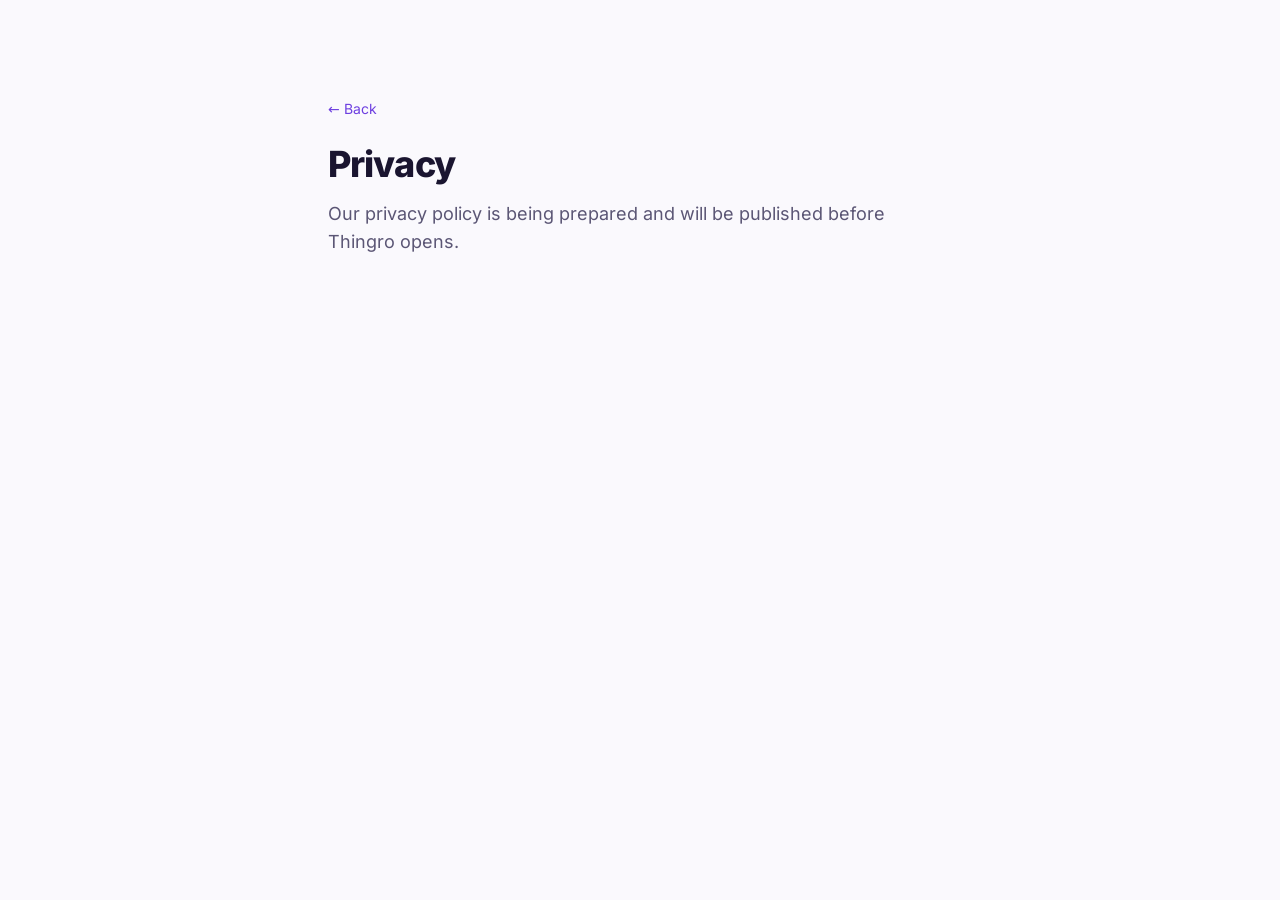
==== privacy/index.html @ 8d46c3c0 "Deploy 2026-11-15T20:12Z Co-authored-by: Copilot <223556219+Copilot@users.noreply.github.com>" ====
<!DOCTYPE html><html lang="en"><head><meta charset="utf-8"><meta name="viewport" content="width=device-width, initial-scale=1"><title>Privacy – Thingro</title><meta name="description" content="Thingro is a platform for communities built around interests, activities and real-world experiences. Coming soon."><meta name="theme-color" content="#FAF9FD"><link rel="canonical" href="https://www.thingro.com/privacy/"><link rel="icon" type="image/svg+xml" href="/favicon.svg"><meta property="og:type" content="website"><meta property="og:locale" content="en_GB"><meta property="og:site_name" content="Thingro"><meta property="og:title" content="Privacy – Thingro"><meta property="og:description" content="Thingro is a platform for communities built around interests, activities and real-world experiences. Coming soon."><meta property="og:url" content="https://www.thingro.com/privacy/"><meta name="twitter:card" content="summary"><script type="application/ld+json">{"@context":"https://schema.org","@type":"Organization","name":"Thingro","url":"https://www.thingro.com","parentOrganization":{"@type":"Organization","name":"SaaSPlatformen","url":"https://www.saasplatformen.dk"}}</script><link rel="stylesheet" href="/_astro/Base.CMRn_nbq.css"></head><body><main class="mx-auto max-w-2xl px-6 py-24"><a href="/" class="text-sm text-violet-dark">← Back</a><h1 class="mt-6 text-4xl font-extrabold tracking-tight">Privacy</h1><p class="mt-4 text-lg text-body">Our privacy policy is being prepared and will be published before Thingro opens.</p></main><script type="module">var e=new IntersectionObserver(t=>t.forEach(t=>{t.isIntersecting&&(t.target.classList.add(`in`),e.unobserve(t.target))}),{threshold:.12});document.querySelectorAll(`.reveal`).forEach(t=>e.observe(t));var t=document.querySelector(`form[data-notify]`);t?.addEventListener(`submit`,e=>{e.preventDefault(),t.hidden=!0,document.getElementById(`notify-ok`)?.removeAttribute(`hidden`)});</script></body></html>
---- _astro/Base.CMRn_nbq.css ----
/*! tailwindcss v4.3.5 | MIT License | https://tailwindcss.com */
@layer properties{@supports (((-webkit-hyphens:none)) and (not (margin-trim:block))) or ((-moz-orient:inline) and (not (color:rgb(from red r g b)))){*,:before,:after,::backdrop{--tw-translate-x:0;--tw-translate-y:0;--tw-translate-z:0;--tw-space-y-reverse:0;--tw-border-style:solid;--tw-gradient-position:initial;--tw-gradient-from:#0000;--tw-gradient-via:#0000;--tw-gradient-to:#0000;--tw-gradient-stops:initial;--tw-gradient-via-stops:initial;--tw-gradient-from-position:0%;--tw-gradient-via-position:50%;--tw-gradient-to-position:100%;--tw-leading:initial;--tw-font-weight:initial;--tw-tracking:initial;--tw-shadow:0 0 #0000;--tw-shadow-color:initial;--tw-shadow-alpha:100%;--tw-inset-shadow:0 0 #0000;--tw-inset-shadow-color:initial;--tw-inset-shadow-alpha:100%;--tw-ring-color:initial;--tw-ring-shadow:0 0 #0000;--tw-inset-ring-color:initial;--tw-inset-ring-shadow:0 0 #0000;--tw-ring-inset:initial;--tw-ring-offset-width:0px;--tw-ring-offset-color:#fff;--tw-ring-offset-shadow:0 0 #0000;--tw-blur:initial;--tw-brightness:initial;--tw-contrast:initial;--tw-grayscale:initial;--tw-hue-rotate:initial;--tw-invert:initial;--tw-opacity:initial;--tw-saturate:initial;--tw-sepia:initial;--tw-drop-shadow:initial;--tw-drop-shadow-color:initial;--tw-drop-shadow-alpha:100%;--tw-drop-shadow-size:initial;--tw-backdrop-blur:initial;--tw-backdrop-brightness:initial;--tw-backdrop-contrast:initial;--tw-backdrop-grayscale:initial;--tw-backdrop-hue-rotate:initial;--tw-backdrop-invert:initial;--tw-backdrop-opacity:initial;--tw-backdrop-saturate:initial;--tw-backdrop-sepia:initial}}}@layer theme{:root,:host{--font-sans:"Inter Variable", system-ui, sans-serif;--font-mono:ui-monospace, SFMono-Regular, Menlo, Monaco, Consolas, "Liberation Mono", "Courier New", monospace;--color-white:#fff;--spacing:.25rem;--container-sm:24rem;--container-md:28rem;--container-lg:32rem;--container-xl:36rem;--container-2xl:42rem;--container-4xl:56rem;--container-5xl:64rem;--container-6xl:72rem;--text-xs:.75rem;--text-xs--line-height:calc(1 / .75);--text-sm:.875rem;--text-sm--line-height:calc(1.25 / .875);--text-lg:1.125rem;--text-lg--line-height:calc(1.75 / 1.125);--text-2xl:1.5rem;--text-2xl--line-height:calc(2 / 1.5);--text-3xl:1.875rem;--text-3xl--line-height:calc(2.25 / 1.875);--text-4xl:2.25rem;--text-4xl--line-height:calc(2.5 / 2.25);--text-5xl:3rem;--text-5xl--line-height:1;--text-6xl:3.75rem;--text-6xl--line-height:1;--font-weight-light:300;--font-weight-semibold:600;--font-weight-bold:700;--font-weight-extrabold:800;--tracking-tight:-.025em;--tracking-wide:.025em;--tracking-widest:.1em;--leading-tight:1.25;--leading-relaxed:1.625;--radius-lg:.5rem;--radius-xl:.75rem;--radius-2xl:1rem;--blur-3xl:64px;--default-transition-duration:.15s;--default-transition-timing-function:cubic-bezier(.4, 0, .2, 1);--default-font-family:var(--font-sans);--default-mono-font-family:var(--font-mono);--color-violet:#8b5cf6;--color-violet-dark:#6d3fe0;--color-lav:#ede9fe;--color-lav-2:#c4b5fd;--color-paper:#faf9fd;--color-ink:#1a1530;--color-body:#5b5675}}@layer base{*,:after,:before,::backdrop{box-sizing:border-box;border:0 solid;margin:0;padding:0}::file-selector-button{box-sizing:border-box;border:0 solid;margin:0;padding:0}html,:host{-webkit-text-size-adjust:100%;tab-size:4;line-height:1.5;font-family:var(--default-font-family,-apple-system, BlinkMacSystemFont, "Segoe UI", Roboto, "Helvetica Neue", "Noto Sans", Arial, sans-serif, "Apple Color Emoji", "Segoe UI Emoji", "Segoe UI Symbol", "Noto Color Emoji");font-feature-settings:var(--default-font-feature-settings,normal);font-variation-settings:var(--default-font-variation-settings,normal);-webkit-tap-highlight-color:transparent}hr{height:0;color:inherit;border-top-width:1px}abbr:where([title]){text-decoration:underline dotted}h1,h2,h3,h4,h5,h6{font-size:inherit;font-weight:inherit}a{color:inherit;-webkit-text-decoration:inherit;-webkit-text-decoration:inherit;-webkit-text-decoration:inherit;text-decoration:inherit}b,strong{font-weight:bolder}code,kbd,samp,pre{font-family:var(--default-mono-font-family,ui-monospace, SFMono-Regular, Menlo, Monaco, Consolas, "Liberation Mono", "Courier New", monospace);font-feature-settings:var(--default-mono-font-feature-settings,normal);font-variation-settings:var(--default-mono-font-variation-settings,normal);font-size:1em}small{font-size:80%}sub,sup{vertical-align:baseline;font-size:75%;line-height:0;position:relative}sub{bottom:-.25em}sup{top:-.5em}table{text-indent:0;border-color:inherit;border-collapse:collapse}:-moz-focusring:where(:not(iframe)){outline:auto}progress{vertical-align:baseline}summary{display:list-item}ol,ul,menu{list-style:none}img,svg,video,canvas,audio,iframe,embed,object{vertical-align:middle;display:block}img,video{max-width:100%;height:auto}button,input,select,optgroup,textarea{font:inherit;font-feature-settings:inherit;font-variation-settings:inherit;letter-spacing:inherit;color:inherit;opacity:1;background-color:#0000;border-radius:0}::file-selector-button{font:inherit;font-feature-settings:inherit;font-variation-settings:inherit;letter-spacing:inherit;color:inherit;opacity:1;background-color:#0000;border-radius:0}:where(select:is([multiple],[size])) optgroup{font-weight:bolder}:where(select:is([multiple],[size])) optgroup option{padding-inline-start:20px}::file-selector-button{margin-inline-end:4px}::placeholder{opacity:1}@supports (not ((-webkit-appearance:-apple-pay-button))) or (contain-intrinsic-size:1px){::placeholder{color:currentColor}@supports (color:color-mix(in lab, red, red)){::placeholder{color:color-mix(in oklab, currentcolor 50%, transparent)}}}textarea{resize:vertical}::-webkit-search-decoration{-webkit-appearance:none}::-webkit-date-and-time-value{min-height:1lh;text-align:inherit}::-webkit-datetime-edit{display:inline-flex}::-webkit-datetime-edit-fields-wrapper{padding:0}::-webkit-datetime-edit{padding-block:0}::-webkit-datetime-edit-year-field{padding-block:0}::-webkit-datetime-edit-month-field{padding-block:0}::-webkit-datetime-edit-day-field{padding-block:0}::-webkit-datetime-edit-hour-field{padding-block:0}::-webkit-datetime-edit-minute-field{padding-block:0}::-webkit-datetime-edit-second-field{padding-block:0}::-webkit-datetime-edit-millisecond-field{padding-block:0}::-webkit-datetime-edit-meridiem-field{padding-block:0}::-webkit-calendar-picker-indicator{line-height:1}:-moz-ui-invalid{box-shadow:none}button,input:where([type=button],[type=reset],[type=submit]){appearance:button}::file-selector-button{appearance:button}::-webkit-inner-spin-button{height:auto}::-webkit-outer-spin-button{height:auto}[hidden]:where(:not([hidden=until-found])){display:none!important}}@layer components;@layer utilities{.pointer-events-none{pointer-events:none}.sr-only{clip-path:inset(50%);white-space:nowrap;border-width:0;width:1px;height:1px;margin:-1px;padding:0;position:absolute;overflow:hidden}.absolute{position:absolute}.relative{position:relative}.sticky{position:sticky}.-top-40{top:calc(var(--spacing) * -40)}.top-0{top:0}.top-1\/2{top:50%}.top-4{top:calc(var(--spacing) * 4)}.top-5{top:calc(var(--spacing) * 5)}.top-20{top:calc(var(--spacing) * 20)}.-right-3{right:calc(var(--spacing) * -3)}.-right-32{right:calc(var(--spacing) * -32)}.bottom-4{bottom:calc(var(--spacing) * 4)}.bottom-6{bottom:calc(var(--spacing) * 6)}.-left-4{left:calc(var(--spacing) * -4)}.-left-10{left:calc(var(--spacing) * -10)}.-left-40{left:calc(var(--spacing) * -40)}.left-\[15px\]{left:15px}.z-10{z-index:10}.z-40{z-index:40}.mx-auto{margin-inline:auto}.mt-1{margin-top:var(--spacing)}.mt-2{margin-top:calc(var(--spacing) * 2)}.mt-3{margin-top:calc(var(--spacing) * 3)}.mt-4{margin-top:calc(var(--spacing) * 4)}.mt-6{margin-top:calc(var(--spacing) * 6)}.mt-8{margin-top:calc(var(--spacing) * 8)}.mt-9{margin-top:calc(var(--spacing) * 9)}.mt-10{margin-top:calc(var(--spacing) * 10)}.mt-12{margin-top:calc(var(--spacing) * 12)}.mt-14{margin-top:calc(var(--spacing) * 14)}.mb-2{margin-bottom:calc(var(--spacing) * 2)}.flex{display:flex}.grid{display:grid}.hidden{display:none}.inline-flex{display:inline-flex}.h-2{height:calc(var(--spacing) * 2)}.h-6{height:calc(var(--spacing) * 6)}.h-8{height:calc(var(--spacing) * 8)}.h-9{height:calc(var(--spacing) * 9)}.h-10{height:calc(var(--spacing) * 10)}.h-16{height:calc(var(--spacing) * 16)}.h-24{height:calc(var(--spacing) * 24)}.h-\[14px\]{height:14px}.h-\[420px\]{height:420px}.h-\[560px\]{height:560px}.h-auto{height:auto}.h-full{height:100%}.w-2{width:calc(var(--spacing) * 2)}.w-6{width:calc(var(--spacing) * 6)}.w-9{width:calc(var(--spacing) * 9)}.w-10{width:calc(var(--spacing) * 10)}.w-11{width:calc(var(--spacing) * 11)}.w-12{width:calc(var(--spacing) * 12)}.w-32{width:calc(var(--spacing) * 32)}.w-\[14px\]{width:14px}.w-\[420px\]{width:420px}.w-\[560px\]{width:560px}.w-full{width:100%}.w-px{width:1px}.max-w-2xl{max-width:var(--container-2xl)}.max-w-4xl{max-width:var(--container-4xl)}.max-w-5xl{max-width:var(--container-5xl)}.max-w-6xl{max-width:var(--container-6xl)}.max-w-lg{max-width:var(--container-lg)}.max-w-md{max-width:var(--container-md)}.max-w-sm{max-width:var(--container-sm)}.max-w-xl{max-width:var(--container-xl)}.min-w-0{min-width:0}.flex-1{flex:1}.shrink-0{flex-shrink:0}.-translate-y-1\/2{--tw-translate-y:calc(calc(1 / 2 * 100%) * -1);translate:var(--tw-translate-x) var(--tw-translate-y)}.grid-cols-3{grid-template-columns:repeat(3,minmax(0,1fr))}.flex-col{flex-direction:column}.flex-wrap{flex-wrap:wrap}.place-items-center{place-items:center}.items-center{align-items:center}.items-stretch{align-items:stretch}.justify-between{justify-content:space-between}.gap-2{gap:calc(var(--spacing) * 2)}.gap-2\.5{gap:calc(var(--spacing) * 2.5)}.gap-3{gap:calc(var(--spacing) * 3)}.gap-4{gap:calc(var(--spacing) * 4)}.gap-5{gap:calc(var(--spacing) * 5)}.gap-6{gap:calc(var(--spacing) * 6)}.gap-7{gap:calc(var(--spacing) * 7)}.gap-8{gap:calc(var(--spacing) * 8)}.gap-12{gap:calc(var(--spacing) * 12)}.gap-14{gap:calc(var(--spacing) * 14)}:where(.space-y-2>:not(:last-child)){--tw-space-y-reverse:0;margin-block-start:calc(calc(var(--spacing) * 2) * var(--tw-space-y-reverse));margin-block-end:calc(calc(var(--spacing) * 2) * calc(1 - var(--tw-space-y-reverse)))}:where(.space-y-3>:not(:last-child)){--tw-space-y-reverse:0;margin-block-start:calc(calc(var(--spacing) * 3) * var(--tw-space-y-reverse));margin-block-end:calc(calc(var(--spacing) * 3) * calc(1 - var(--tw-space-y-reverse)))}:where(.space-y-4>:not(:last-child)){--tw-space-y-reverse:0;margin-block-start:calc(calc(var(--spacing) * 4) * var(--tw-space-y-reverse));margin-block-end:calc(calc(var(--spacing) * 4) * calc(1 - var(--tw-space-y-reverse)))}.gap-x-8{column-gap:calc(var(--spacing) * 8)}.gap-y-3{row-gap:calc(var(--spacing) * 3)}.self-center{align-self:center}.overflow-hidden{overflow:hidden}.rounded-2xl{border-radius:var(--radius-2xl)}.rounded-\[2\.5rem\]{border-radius:2.5rem}.rounded-full{border-radius:2147483647px}.rounded-xl{border-radius:var(--radius-xl)}.border{border-style:var(--tw-border-style);border-width:1px}.border-\[3px\]{border-style:var(--tw-border-style);border-width:3px}.border-y{border-block-style:var(--tw-border-style);border-block-width:1px}.border-t{border-top-style:var(--tw-border-style);border-top-width:1px}.border-b{border-bottom-style:var(--tw-border-style);border-bottom-width:1px}.border-\[\#ddd6fe\]{border-color:#ddd6fe}.border-\[\#ebe7f7\]{border-color:#ebe7f7}.border-paper{border-color:var(--color-paper)}.bg-lav{background-color:var(--color-lav)}.bg-lav-2{background-color:var(--color-lav-2)}.bg-lav-2\/30{background-color:#c4b5fd4d}@supports (color:color-mix(in lab, red, red)){.bg-lav-2\/30{background-color:color-mix(in oklab, var(--color-lav-2) 30%, transparent)}}.bg-lav\/80{background-color:#ede9fecc}@supports (color:color-mix(in lab, red, red)){.bg-lav\/80{background-color:color-mix(in oklab, var(--color-lav) 80%, transparent)}}.bg-paper{background-color:var(--color-paper)}.bg-paper\/85{background-color:#faf9fdd9}@supports (color:color-mix(in lab, red, red)){.bg-paper\/85{background-color:color-mix(in oklab, var(--color-paper) 85%, transparent)}}.bg-violet{background-color:var(--color-violet)}.bg-white{background-color:var(--color-white)}.bg-gradient-to-b{--tw-gradient-position:to bottom in oklab;background-image:linear-gradient(var(--tw-gradient-stops))}.bg-gradient-to-br{--tw-gradient-position:to bottom right in oklab;background-image:linear-gradient(var(--tw-gradient-stops))}.from-lav{--tw-gradient-from:var(--color-lav);--tw-gradient-stops:var(--tw-gradient-via-stops,var(--tw-gradient-position), var(--tw-gradient-from) var(--tw-gradient-from-position), var(--tw-gradient-to) var(--tw-gradient-to-position))}.from-lav\/50{--tw-gradient-from:#ede9fe80}@supports (color:color-mix(in lab, red, red)){.from-lav\/50{--tw-gradient-from:color-mix(in oklab, var(--color-lav) 50%, transparent)}}.from-lav\/50{--tw-gradient-stops:var(--tw-gradient-via-stops,var(--tw-gradient-position), var(--tw-gradient-from) var(--tw-gradient-from-position), var(--tw-gradient-to) var(--tw-gradient-to-position))}.from-violet{--tw-gradient-from:var(--color-violet);--tw-gradient-stops:var(--tw-gradient-via-stops,var(--tw-gradient-position), var(--tw-gradient-from) var(--tw-gradient-from-position), var(--tw-gradient-to) var(--tw-gradient-to-position))}.from-white{--tw-gradient-from:var(--color-white);--tw-gradient-stops:var(--tw-gradient-via-stops,var(--tw-gradient-position), var(--tw-gradient-from) var(--tw-gradient-from-position), var(--tw-gradient-to) var(--tw-gradient-to-position))}.via-lav-2{--tw-gradient-via:var(--color-lav-2);--tw-gradient-via-stops:var(--tw-gradient-position), var(--tw-gradient-from) var(--tw-gradient-from-position), var(--tw-gradient-via) var(--tw-gradient-via-position), var(--tw-gradient-to) var(--tw-gradient-to-position);--tw-gradient-stops:var(--tw-gradient-via-stops)}.via-lav\/60{--tw-gradient-via:#ede9fe99}@supports (color:color-mix(in lab, red, red)){.via-lav\/60{--tw-gradient-via:color-mix(in oklab, var(--color-lav) 60%, transparent)}}.via-lav\/60{--tw-gradient-via-stops:var(--tw-gradient-position), var(--tw-gradient-from) var(--tw-gradient-from-position), var(--tw-gradient-via) var(--tw-gradient-via-position), var(--tw-gradient-to) var(--tw-gradient-to-position);--tw-gradient-stops:var(--tw-gradient-via-stops)}.via-white{--tw-gradient-via:var(--color-white);--tw-gradient-via-stops:var(--tw-gradient-position), var(--tw-gradient-from) var(--tw-gradient-from-position), var(--tw-gradient-via) var(--tw-gradient-via-position), var(--tw-gradient-to) var(--tw-gradient-to-position);--tw-gradient-stops:var(--tw-gradient-via-stops)}.to-lav-2\/40{--tw-gradient-to:#c4b5fd66}@supports (color:color-mix(in lab, red, red)){.to-lav-2\/40{--tw-gradient-to:color-mix(in oklab, var(--color-lav-2) 40%, transparent)}}.to-lav-2\/40{--tw-gradient-stops:var(--tw-gradient-via-stops,var(--tw-gradient-position), var(--tw-gradient-from) var(--tw-gradient-from-position), var(--tw-gradient-to) var(--tw-gradient-to-position))}.to-paper{--tw-gradient-to:var(--color-paper);--tw-gradient-stops:var(--tw-gradient-via-stops,var(--tw-gradient-position), var(--tw-gradient-from) var(--tw-gradient-from-position), var(--tw-gradient-to) var(--tw-gradient-to-position))}.to-transparent{--tw-gradient-to:transparent;--tw-gradient-stops:var(--tw-gradient-via-stops,var(--tw-gradient-position), var(--tw-gradient-from) var(--tw-gradient-from-position), var(--tw-gradient-to) var(--tw-gradient-to-position))}.to-violet-dark{--tw-gradient-to:var(--color-violet-dark);--tw-gradient-stops:var(--tw-gradient-via-stops,var(--tw-gradient-position), var(--tw-gradient-from) var(--tw-gradient-from-position), var(--tw-gradient-to) var(--tw-gradient-to-position))}.p-3{padding:calc(var(--spacing) * 3)}.p-5{padding:calc(var(--spacing) * 5)}.p-6{padding:calc(var(--spacing) * 6)}.p-7{padding:calc(var(--spacing) * 7)}.p-10{padding:calc(var(--spacing) * 10)}.\!px-5{padding-inline:calc(var(--spacing) * 5)!important}.px-2\.5{padding-inline:calc(var(--spacing) * 2.5)}.px-3\.5{padding-inline:calc(var(--spacing) * 3.5)}.px-4{padding-inline:calc(var(--spacing) * 4)}.px-5{padding-inline:calc(var(--spacing) * 5)}.px-6{padding-inline:calc(var(--spacing) * 6)}.\!py-2{padding-block:calc(var(--spacing) * 2)!important}.py-0\.5{padding-block:calc(var(--spacing) * .5)}.py-1\.5{padding-block:calc(var(--spacing) * 1.5)}.py-3{padding-block:calc(var(--spacing) * 3)}.py-12{padding-block:calc(var(--spacing) * 12)}.py-24{padding-block:calc(var(--spacing) * 24)}.pt-16{padding-top:calc(var(--spacing) * 16)}.pb-24{padding-bottom:calc(var(--spacing) * 24)}.pl-10{padding-left:calc(var(--spacing) * 10)}.text-center{text-align:center}.text-left{text-align:left}.text-2xl{font-size:var(--text-2xl);line-height:var(--tw-leading,var(--text-2xl--line-height))}.text-3xl{font-size:var(--text-3xl);line-height:var(--tw-leading,var(--text-3xl--line-height))}.text-4xl{font-size:var(--text-4xl);line-height:var(--tw-leading,var(--text-4xl--line-height))}.text-5xl{font-size:var(--text-5xl);line-height:var(--tw-leading,var(--text-5xl--line-height))}.text-lg{font-size:var(--text-lg);line-height:var(--tw-leading,var(--text-lg--line-height))}.text-sm{font-size:var(--text-sm);line-height:var(--tw-leading,var(--text-sm--line-height))}.text-xs{font-size:var(--text-xs);line-height:var(--tw-leading,var(--text-xs--line-height))}.text-\[11px\]{font-size:11px}.leading-\[1\.05\]{--tw-leading:1.05;line-height:1.05}.leading-relaxed{--tw-leading:var(--leading-relaxed);line-height:var(--leading-relaxed)}.leading-tight{--tw-leading:var(--leading-tight);line-height:var(--leading-tight)}.font-bold{--tw-font-weight:var(--font-weight-bold);font-weight:var(--font-weight-bold)}.font-extrabold{--tw-font-weight:var(--font-weight-extrabold);font-weight:var(--font-weight-extrabold)}.font-light{--tw-font-weight:var(--font-weight-light);font-weight:var(--font-weight-light)}.font-semibold{--tw-font-weight:var(--font-weight-semibold);font-weight:var(--font-weight-semibold)}.tracking-tight{--tw-tracking:var(--tracking-tight);letter-spacing:var(--tracking-tight)}.tracking-wide{--tw-tracking:var(--tracking-wide);letter-spacing:var(--tracking-wide)}.tracking-widest{--tw-tracking:var(--tracking-widest);letter-spacing:var(--tracking-widest)}.text-body{color:var(--color-body)}.text-body\/80{color:#5b5675cc}@supports (color:color-mix(in lab, red, red)){.text-body\/80{color:color-mix(in oklab, var(--color-body) 80%, transparent)}}.text-violet{color:var(--color-violet)}.text-violet-dark{color:var(--color-violet-dark)}.text-white{color:var(--color-white)}.text-white\/85{color:#ffffffd9}@supports (color:color-mix(in lab, red, red)){.text-white\/85{color:color-mix(in oklab, var(--color-white) 85%, transparent)}}.uppercase{text-transform:uppercase}.line-through{text-decoration-line:line-through}.underline{text-decoration-line:underline}.decoration-lav-2{-webkit-text-decoration-color:var(--color-lav-2);-webkit-text-decoration-color:var(--color-lav-2);text-decoration-color:var(--color-lav-2)}.shadow-\[0_30px_80px_-30px_rgba\(139\,92\,246\,\.5\)\]{--tw-shadow:0 30px 80px -30px var(--tw-shadow-color,#8b5cf680);box-shadow:var(--tw-inset-shadow), var(--tw-inset-ring-shadow), var(--tw-ring-offset-shadow), var(--tw-ring-shadow), var(--tw-shadow)}.ring-1{--tw-ring-shadow:var(--tw-ring-inset, ) 0 0 0 calc(1px + var(--tw-ring-offset-width)) var(--tw-ring-color,currentcolor);box-shadow:var(--tw-inset-shadow), var(--tw-inset-ring-shadow), var(--tw-ring-offset-shadow), var(--tw-ring-shadow), var(--tw-shadow)}.ring-4{--tw-ring-shadow:var(--tw-ring-inset, ) 0 0 0 calc(4px + var(--tw-ring-offset-width)) var(--tw-ring-color,currentcolor);box-shadow:var(--tw-inset-shadow), var(--tw-inset-ring-shadow), var(--tw-ring-offset-shadow), var(--tw-ring-shadow), var(--tw-shadow)}.ring-\[\#ddd6fe\]{--tw-ring-color:#ddd6fe}.ring-\[\#e4dcfb\]{--tw-ring-color:#e4dcfb}.ring-violet\/20{--tw-ring-color:#8b5cf633}@supports (color:color-mix(in lab, red, red)){.ring-violet\/20{--tw-ring-color:color-mix(in oklab, var(--color-violet) 20%, transparent)}}.blur-3xl{--tw-blur:blur(var(--blur-3xl));filter:var(--tw-blur, ) var(--tw-brightness, ) var(--tw-contrast, ) var(--tw-grayscale, ) var(--tw-hue-rotate, ) var(--tw-invert, ) var(--tw-saturate, ) var(--tw-sepia, ) var(--tw-drop-shadow, )}.backdrop-blur{--tw-backdrop-blur:blur(8px);backdrop-filter:var(--tw-backdrop-blur, ) var(--tw-backdrop-brightness, ) var(--tw-backdrop-contrast, ) var(--tw-backdrop-grayscale, ) var(--tw-backdrop-hue-rotate, ) var(--tw-backdrop-invert, ) var(--tw-backdrop-opacity, ) var(--tw-backdrop-saturate, ) var(--tw-backdrop-sepia, )}.transition{transition-property:color,background-color,border-color,outline-color,text-decoration-color,fill,stroke,--tw-gradient-from,--tw-gradient-via,--tw-gradient-to,opacity,box-shadow,transform,translate,scale,rotate,filter,-webkit-backdrop-filter,backdrop-filter,display,content-visibility,overlay,pointer-events;transition-timing-function:var(--tw-ease,var(--default-transition-timing-function));transition-duration:var(--tw-duration,var(--default-transition-duration))}.outline-none{--tw-outline-style:none;outline-style:none}@media (hover:hover){.hover\:text-ink:hover{color:var(--color-ink)}}.focus\:not-sr-only:focus{clip-path:none;white-space:normal;width:auto;height:auto;margin:0;padding:0;position:static;overflow:visible}.focus\:fixed:focus{position:fixed}.focus\:top-4:focus{top:calc(var(--spacing) * 4)}.focus\:left-4:focus{left:calc(var(--spacing) * 4)}.focus\:z-50:focus{z-index:50}.focus\:rounded-lg:focus{border-radius:var(--radius-lg)}.focus\:border-violet:focus{border-color:var(--color-violet)}.focus\:bg-white:focus{background-color:var(--color-white)}.focus\:px-4:focus{padding-inline:calc(var(--spacing) * 4)}.focus\:py-2:focus{padding-block:calc(var(--spacing) * 2)}.focus\:ring-4:focus{--tw-ring-shadow:var(--tw-ring-inset, ) 0 0 0 calc(4px + var(--tw-ring-offset-width)) var(--tw-ring-color,currentcolor);box-shadow:var(--tw-inset-shadow), var(--tw-inset-ring-shadow), var(--tw-ring-offset-shadow), var(--tw-ring-shadow), var(--tw-shadow)}.focus\:ring-violet\/20:focus{--tw-ring-color:#8b5cf633}@supports (color:color-mix(in lab, red, red)){.focus\:ring-violet\/20:focus{--tw-ring-color:color-mix(in oklab, var(--color-violet) 20%, transparent)}}@media (width>=40rem){.sm\:grid-cols-2{grid-template-columns:repeat(2,minmax(0,1fr))}.sm\:flex-row{flex-direction:row}.sm\:p-16{padding:calc(var(--spacing) * 16)}.sm\:text-5xl{font-size:var(--text-5xl);line-height:var(--tw-leading,var(--text-5xl--line-height))}.sm\:text-6xl{font-size:var(--text-6xl);line-height:var(--tw-leading,var(--text-6xl--line-height))}}@media (width>=48rem){.md\:block{display:block}.md\:flex{display:flex}.md\:grid-cols-5{grid-template-columns:repeat(5,minmax(0,1fr))}.md\:grid-cols-\[1fr_auto_1fr_auto_1fr\]{grid-template-columns:1fr auto 1fr auto 1fr}.md\:flex-row{flex-direction:row}.md\:pt-24{padding-top:calc(var(--spacing) * 24)}}@media (width>=64rem){.lg\:grid-cols-2{grid-template-columns:repeat(2,minmax(0,1fr))}.lg\:grid-cols-4{grid-template-columns:repeat(4,minmax(0,1fr))}.lg\:grid-cols-\[1\.1fr_1fr\]{grid-template-columns:1.1fr 1fr}}}@font-face{font-family:Inter Variable;font-style:normal;font-display:swap;font-weight:100 900;src:url(/_astro/inter-cyrillic-ext-wght-normal.BOeWTOD4.woff2)format("woff2-variations");unicode-range:U+460-52F,U+1C80-1C8A,U+20B4,U+2DE0-2DFF,U+A640-A69F,U+FE2E-FE2F}@font-face{font-family:Inter Variable;font-style:normal;font-display:swap;font-weight:100 900;src:url(/_astro/inter-cyrillic-wght-normal.DqGufNeO.woff2)format("woff2-variations");unicode-range:U+301,U+400-45F,U+490-491,U+4B0-4B1,U+2116}@font-face{font-family:Inter Variable;font-style:normal;font-display:swap;font-weight:100 900;src:url(/_astro/inter-greek-ext-wght-normal.DlzME5K_.woff2)format("woff2-variations");unicode-range:U+1F??}@font-face{font-family:Inter Variable;font-style:normal;font-display:swap;font-weight:100 900;src:url(/_astro/inter-greek-wght-normal.CkhJZR-_.woff2)format("woff2-variations");unicode-range:U+370-377,U+37A-37F,U+384-38A,U+38C,U+38E-3A1,U+3A3-3FF}@font-face{font-family:Inter Variable;font-style:normal;font-display:swap;font-weight:100 900;src:url(/_astro/inter-vietnamese-wght-normal.CBcvBZtf.woff2)format("woff2-variations");unicode-range:U+102-103,U+110-111,U+128-129,U+168-169,U+1A0-1A1,U+1AF-1B0,U+300-301,U+303-304,U+308-309,U+323,U+329,U+1EA0-1EF9,U+20AB}@font-face{font-family:Inter Variable;font-style:normal;font-display:swap;font-weight:100 900;src:url(/_astro/inter-latin-ext-wght-normal.DO1Apj_S.woff2)format("woff2-variations");unicode-range:U+100-2BA,U+2BD-2C5,U+2C7-2CC,U+2CE-2D7,U+2DD-2FF,U+304,U+308,U+329,U+1D00-1DBF,U+1E00-1E9F,U+1EF2-1EFF,U+2020,U+20A0-20AB,U+20AD-20C0,U+2113,U+2C60-2C7F,U+A720-A7FF}@font-face{font-family:Inter Variable;font-style:normal;font-display:swap;font-weight:100 900;src:url(/_astro/inter-latin-wght-normal.Dx4kXJAl.woff2)format("woff2-variations");unicode-range:U+??,U+131,U+152-153,U+2BB-2BC,U+2C6,U+2DA,U+2DC,U+304,U+308,U+329,U+2000-206F,U+20AC,U+2122,U+2191,U+2193,U+2212,U+2215,U+FEFF,U+FFFD}html{color:#1a1530;scroll-behavior:smooth;background:#faf9fd}body{font-family:var(--font-sans);-webkit-font-smoothing:antialiased;overflow-x:hidden}::selection{background:#ddd6fe}:focus-visible{outline-offset:3px;border-radius:6px;outline:3px solid #8b5cf6}.eyebrow{letter-spacing:.14em;text-transform:uppercase;color:#6d3fe0;font-size:.78rem;font-weight:700}.btn{border-radius:999px;justify-content:center;align-items:center;gap:.5rem;padding:.9rem 1.6rem;font-weight:600;transition:transform .2s,background .2s,border-color .2s;display:inline-flex}.btn:hover{transform:translateY(-2px)}.btn-primary{color:#fff;background:#8b5cf6;box-shadow:0 10px 28px -10px #8b5cf6b3}.btn-primary:hover{background:#6d3fe0}.btn-ghost{color:#1a1530;background:#fff;border:1px solid #ddd6fe}.btn-ghost:hover{border-color:#8b5cf6}.card{background:#fff;border:1px solid #ebe7f7;border-radius:1.5rem;transition:transform .3s cubic-bezier(.2,.8,.2,1),box-shadow .3s,border-color .3s;box-shadow:0 1px 2px #1a15300a,0 16px 40px -22px #1a153024}.card:hover{border-color:#c4b5fd;transform:translateY(-4px);box-shadow:0 1px 2px #1a15300a,0 26px 50px -22px #8b5cf666}.reveal{opacity:0;transition:opacity .8s,transform .8s cubic-bezier(.2,.8,.2,1);transition-delay:var(--d,0s);transform:translateY(20px)}.reveal.in{opacity:1;transform:none}@keyframes bob{0%,to{transform:translate(0)}50%{transform:translate(var(--x,4px), var(--y,-6px))}}@keyframes ring{0%,to{opacity:.35;transform:scale(1)}50%{opacity:.7;transform:scale(1.08)}}@keyframes floaty{0%,to{transform:translateY(0) rotate(var(--r,0deg))}50%{transform:translateY(-8px) rotate(var(--r,0deg))}}@keyframes dash{to{stroke-dashoffset:-24px}}.nd{transform-box:fill-box;transform-origin:50%;animation:7s ease-in-out infinite bob}.rg{transform-box:fill-box;transform-origin:50%;animation:5s ease-in-out infinite ring}.ln{stroke-dasharray:3 5;animation:3s linear infinite dash}.floaty{animation:7s ease-in-out infinite floaty}@media (prefers-reduced-motion:reduce){*,:before,:after{transition:none!important;animation:none!important}.reveal{opacity:1;transform:none}}@property --tw-translate-x{syntax:"*";inherits:false;initial-value:0}@property --tw-translate-y{syntax:"*";inherits:false;initial-value:0}@property --tw-translate-z{syntax:"*";inherits:false;initial-value:0}@property --tw-space-y-reverse{syntax:"*";inherits:false;initial-value:0}@property --tw-border-style{syntax:"*";inherits:false;initial-value:solid}@property --tw-gradient-position{syntax:"*";inherits:false}@property --tw-gradient-from{syntax:"<color>";inherits:false;initial-value:#0000}@property --tw-gradient-via{syntax:"<color>";inherits:false;initial-value:#0000}@property --tw-gradient-to{syntax:"<color>";inherits:false;initial-value:#0000}@property --tw-gradient-stops{syntax:"*";inherits:false}@property --tw-gradient-via-stops{syntax:"*";inherits:false}@property --tw-gradient-from-position{syntax:"<length-percentage>";inherits:false;initial-value:0%}@property --tw-gradient-via-position{syntax:"<length-percentage>";inherits:false;initial-value:50%}@property --tw-gradient-to-position{syntax:"<length-percentage>";inherits:false;initial-value:100%}@property --tw-leading{syntax:"*";inherits:false}@property --tw-font-weight{syntax:"*";inherits:false}@property --tw-tracking{syntax:"*";inherits:false}@property --tw-shadow{syntax:"*";inherits:false;initial-value:0 0 #0000}@property --tw-shadow-color{syntax:"*";inherits:false}@property --tw-shadow-alpha{syntax:"<percentage>";inherits:false;initial-value:100%}@property --tw-inset-shadow{syntax:"*";inherits:false;initial-value:0 0 #0000}@property --tw-inset-shadow-color{syntax:"*";inherits:false}@property --tw-inset-shadow-alpha{syntax:"<percentage>";inherits:false;initial-value:100%}@property --tw-ring-color{syntax:"*";inherits:false}@property --tw-ring-shadow{syntax:"*";inherits:false;initial-value:0 0 #0000}@property --tw-inset-ring-color{syntax:"*";inherits:false}@property --tw-inset-ring-shadow{syntax:"*";inherits:false;initial-value:0 0 #0000}@property --tw-ring-inset{syntax:"*";inherits:false}@property --tw-ring-offset-width{syntax:"<length>";inherits:false;initial-value:0}@property --tw-ring-offset-color{syntax:"*";inherits:false;initial-value:#fff}@property --tw-ring-offset-shadow{syntax:"*";inherits:false;initial-value:0 0 #0000}@property --tw-blur{syntax:"*";inherits:false}@property --tw-brightness{syntax:"*";inherits:false}@property --tw-contrast{syntax:"*";inherits:false}@property --tw-grayscale{syntax:"*";inherits:false}@property --tw-hue-rotate{syntax:"*";inherits:false}@property --tw-invert{syntax:"*";inherits:false}@property --tw-opacity{syntax:"*";inherits:false}@property --tw-saturate{syntax:"*";inherits:false}@property --tw-sepia{syntax:"*";inherits:false}@property --tw-drop-shadow{syntax:"*";inherits:false}@property --tw-drop-shadow-color{syntax:"*";inherits:false}@property --tw-drop-shadow-alpha{syntax:"<percentage>";inherits:false;initial-value:100%}@property --tw-drop-shadow-size{syntax:"*";inherits:false}@property --tw-backdrop-blur{syntax:"*";inherits:false}@property --tw-backdrop-brightness{syntax:"*";inherits:false}@property --tw-backdrop-contrast{syntax:"*";inherits:false}@property --tw-backdrop-grayscale{syntax:"*";inherits:false}@property --tw-backdrop-hue-rotate{syntax:"*";inherits:false}@property --tw-backdrop-invert{syntax:"*";inherits:false}@property --tw-backdrop-opacity{syntax:"*";inherits:false}@property --tw-backdrop-saturate{syntax:"*";inherits:false}@property --tw-backdrop-sepia{syntax:"*";inherits:false}
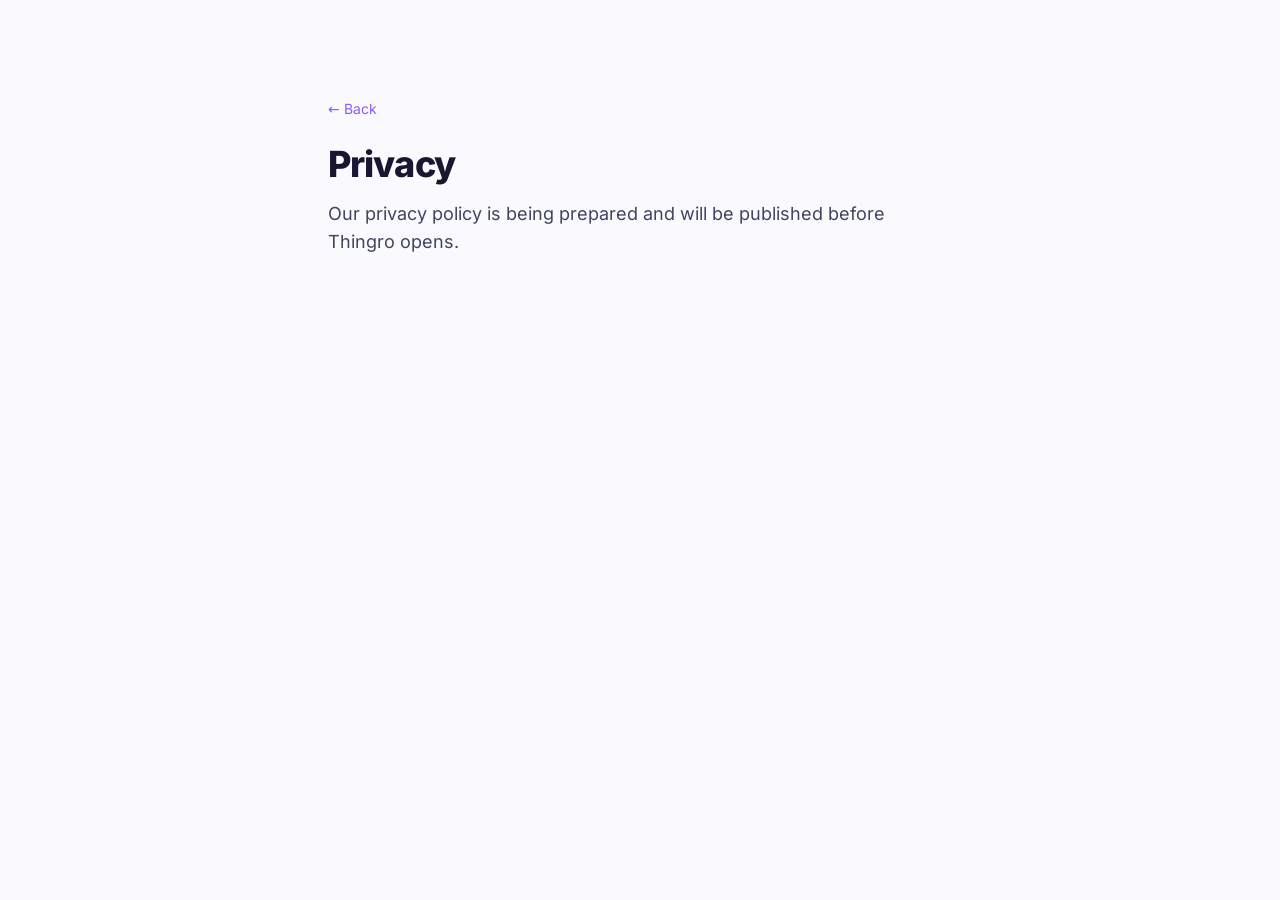
==== commit 76018bbf: "Deploy 2026-11-15T20:23Z Co-authored-by: Copilot <223556219+Copilot@users.noreply.github.com>" ====
--- a/privacy/index.html
+++ b/privacy/index.html
@@ -1 +1 @@
-<!DOCTYPE html><html lang="en"><head><meta charset="utf-8"><meta name="viewport" content="width=device-width, initial-scale=1"><title>Privacy – Thingro</title><meta name="description" content="Thingro is a platform for communities built around interests, activities and real-world experiences. Coming soon."><meta name="theme-color" content="#FAF9FD"><link rel="canonical" href="https://www.thingro.com/privacy/"><link rel="icon" type="image/svg+xml" href="/favicon.svg"><meta property="og:type" content="website"><meta property="og:locale" content="en_GB"><meta property="og:site_name" content="Thingro"><meta property="og:title" content="Privacy – Thingro"><meta property="og:description" content="Thingro is a platform for communities built around interests, activities and real-world experiences. Coming soon."><meta property="og:url" content="https://www.thingro.com/privacy/"><meta name="twitter:card" content="summary"><script type="application/ld+json">{"@context":"https://schema.org","@type":"Organization","name":"Thingro","url":"https://www.thingro.com","parentOrganization":{"@type":"Organization","name":"SaaSPlatformen","url":"https://www.saasplatformen.dk"}}</script><link rel="stylesheet" href="/_astro/Base.CMRn_nbq.css"></head><body><main class="mx-auto max-w-2xl px-6 py-24"><a href="/" class="text-sm text-violet-dark">← Back</a><h1 class="mt-6 text-4xl font-extrabold tracking-tight">Privacy</h1><p class="mt-4 text-lg text-body">Our privacy policy is being prepared and will be published before Thingro opens.</p></main><script type="module">var e=new IntersectionObserver(t=>t.forEach(t=>{t.isIntersecting&&(t.target.classList.add(`in`),e.unobserve(t.target))}),{threshold:.12});document.querySelectorAll(`.reveal`).forEach(t=>e.observe(t));var t=document.querySelector(`form[data-notify]`);t?.addEventListener(`submit`,e=>{e.preventDefault(),t.hidden=!0,document.getElementById(`notify-ok`)?.removeAttribute(`hidden`)});</script></body></html>+<!DOCTYPE html><html lang="en"><head><meta charset="utf-8"><meta name="viewport" content="width=device-width, initial-scale=1"><title>Privacy – Thingro</title><meta name="description" content="Thingro is a platform for communities built around interests, activities and real-world experiences. Coming soon."><meta name="theme-color" content="#FAF9FD"><link rel="canonical" href="https://www.thingro.com/privacy/"><link rel="icon" type="image/svg+xml" href="/favicon.svg"><meta property="og:type" content="website"><meta property="og:locale" content="en_GB"><meta property="og:site_name" content="Thingro"><meta property="og:title" content="Privacy – Thingro"><meta property="og:description" content="Thingro is a platform for communities built around interests, activities and real-world experiences. Coming soon."><meta property="og:url" content="https://www.thingro.com/privacy/"><meta name="twitter:card" content="summary"><script type="application/ld+json">{"@context":"https://schema.org","@type":"Organization","name":"Thingro","url":"https://www.thingro.com","parentOrganization":{"@type":"Organization","name":"SaaSPlatformen","url":"https://www.saasplatformen.dk"}}</script><link rel="stylesheet" href="/_astro/Base.CBa0huSM.css"></head><body><main class="mx-auto max-w-2xl px-6 py-24"><a href="/" class="text-sm text-violet-dark">← Back</a><h1 class="mt-6 text-4xl font-extrabold tracking-tight">Privacy</h1><p class="mt-4 text-lg text-body">Our privacy policy is being prepared and will be published before Thingro opens.</p></main><script type="module">var e=new IntersectionObserver(t=>t.forEach(t=>{t.isIntersecting&&(t.target.classList.add(`in`),e.unobserve(t.target))}),{threshold:.12});document.querySelectorAll(`.reveal`).forEach(t=>e.observe(t));var t=document.querySelector(`form[data-notify]`);t?.addEventListener(`submit`,e=>{e.preventDefault(),t.hidden=!0,document.getElementById(`notify-ok`)?.removeAttribute(`hidden`)});</script></body></html>
--- a/_astro/Base.CBa0huSM.css
+++ b/_astro/Base.CBa0huSM.css
@@ -0,0 +1,2 @@
+/*! tailwindcss v4.3.5 | MIT License | https://tailwindcss.com */
+@layer properties{@supports (((-webkit-hyphens:none)) and (not (margin-trim:block))) or ((-moz-orient:inline) and (not (color:rgb(from red r g b)))){*,:before,:after,::backdrop{--tw-translate-x:0;--tw-translate-y:0;--tw-translate-z:0;--tw-space-y-reverse:0;--tw-border-style:solid;--tw-gradient-position:initial;--tw-gradient-from:#0000;--tw-gradient-via:#0000;--tw-gradient-to:#0000;--tw-gradient-stops:initial;--tw-gradient-via-stops:initial;--tw-gradient-from-position:0%;--tw-gradient-via-position:50%;--tw-gradient-to-position:100%;--tw-leading:initial;--tw-font-weight:initial;--tw-tracking:initial;--tw-shadow:0 0 #0000;--tw-shadow-color:initial;--tw-shadow-alpha:100%;--tw-inset-shadow:0 0 #0000;--tw-inset-shadow-color:initial;--tw-inset-shadow-alpha:100%;--tw-ring-color:initial;--tw-ring-shadow:0 0 #0000;--tw-inset-ring-color:initial;--tw-inset-ring-shadow:0 0 #0000;--tw-ring-inset:initial;--tw-ring-offset-width:0px;--tw-ring-offset-color:#fff;--tw-ring-offset-shadow:0 0 #0000;--tw-blur:initial;--tw-brightness:initial;--tw-contrast:initial;--tw-grayscale:initial;--tw-hue-rotate:initial;--tw-invert:initial;--tw-opacity:initial;--tw-saturate:initial;--tw-sepia:initial;--tw-drop-shadow:initial;--tw-drop-shadow-color:initial;--tw-drop-shadow-alpha:100%;--tw-drop-shadow-size:initial;--tw-backdrop-blur:initial;--tw-backdrop-brightness:initial;--tw-backdrop-contrast:initial;--tw-backdrop-grayscale:initial;--tw-backdrop-hue-rotate:initial;--tw-backdrop-invert:initial;--tw-backdrop-opacity:initial;--tw-backdrop-saturate:initial;--tw-backdrop-sepia:initial}}}@layer theme{:root,:host{--font-sans:"Inter Variable", system-ui, sans-serif;--font-mono:ui-monospace, SFMono-Regular, Menlo, Monaco, Consolas, "Liberation Mono", "Courier New", monospace;--color-white:#fff;--spacing:.25rem;--container-sm:24rem;--container-md:28rem;--container-lg:32rem;--container-xl:36rem;--container-2xl:42rem;--container-4xl:56rem;--container-5xl:64rem;--container-6xl:72rem;--text-xs:.75rem;--text-xs--line-height:calc(1 / .75);--text-sm:.875rem;--text-sm--line-height:calc(1.25 / .875);--text-lg:1.125rem;--text-lg--line-height:calc(1.75 / 1.125);--text-2xl:1.5rem;--text-2xl--line-height:calc(2 / 1.5);--text-3xl:1.875rem;--text-3xl--line-height:calc(2.25 / 1.875);--text-4xl:2.25rem;--text-4xl--line-height:calc(2.5 / 2.25);--text-5xl:3rem;--text-5xl--line-height:1;--text-6xl:3.75rem;--text-6xl--line-height:1;--font-weight-light:300;--font-weight-semibold:600;--font-weight-bold:700;--font-weight-extrabold:800;--tracking-tight:-.025em;--tracking-wide:.025em;--tracking-widest:.1em;--leading-tight:1.25;--leading-relaxed:1.625;--radius-lg:.5rem;--radius-xl:.75rem;--radius-2xl:1rem;--blur-3xl:64px;--default-transition-duration:.15s;--default-transition-timing-function:cubic-bezier(.4, 0, .2, 1);--default-font-family:var(--font-sans);--default-mono-font-family:var(--font-mono);--color-violet:#8b5cf6;--color-violet-dark:#8b5cf6;--color-lav:#ede9fe;--color-lav-2:#c4b5fd;--color-paper:#faf8ff;--color-ink:#0b0a1f;--color-body:#3d4560}}@layer base{*,:after,:before,::backdrop{box-sizing:border-box;border:0 solid;margin:0;padding:0}::file-selector-button{box-sizing:border-box;border:0 solid;margin:0;padding:0}html,:host{-webkit-text-size-adjust:100%;tab-size:4;line-height:1.5;font-family:var(--default-font-family,-apple-system, BlinkMacSystemFont, "Segoe UI", Roboto, "Helvetica Neue", "Noto Sans", Arial, sans-serif, "Apple Color Emoji", "Segoe UI Emoji", "Segoe UI Symbol", "Noto Color Emoji");font-feature-settings:var(--default-font-feature-settings,normal);font-variation-settings:var(--default-font-variation-settings,normal);-webkit-tap-highlight-color:transparent}hr{height:0;color:inherit;border-top-width:1px}abbr:where([title]){text-decoration:underline dotted}h1,h2,h3,h4,h5,h6{font-size:inherit;font-weight:inherit}a{color:inherit;-webkit-text-decoration:inherit;-webkit-text-decoration:inherit;-webkit-text-decoration:inherit;text-decoration:inherit}b,strong{font-weight:bolder}code,kbd,samp,pre{font-family:var(--default-mono-font-family,ui-monospace, SFMono-Regular, Menlo, Monaco, Consolas, "Liberation Mono", "Courier New", monospace);font-feature-settings:var(--default-mono-font-feature-settings,normal);font-variation-settings:var(--default-mono-font-variation-settings,normal);font-size:1em}small{font-size:80%}sub,sup{vertical-align:baseline;font-size:75%;line-height:0;position:relative}sub{bottom:-.25em}sup{top:-.5em}table{text-indent:0;border-color:inherit;border-collapse:collapse}:-moz-focusring:where(:not(iframe)){outline:auto}progress{vertical-align:baseline}summary{display:list-item}ol,ul,menu{list-style:none}img,svg,video,canvas,audio,iframe,embed,object{vertical-align:middle;display:block}img,video{max-width:100%;height:auto}button,input,select,optgroup,textarea{font:inherit;font-feature-settings:inherit;font-variation-settings:inherit;letter-spacing:inherit;color:inherit;opacity:1;background-color:#0000;border-radius:0}::file-selector-button{font:inherit;font-feature-settings:inherit;font-variation-settings:inherit;letter-spacing:inherit;color:inherit;opacity:1;background-color:#0000;border-radius:0}:where(select:is([multiple],[size])) optgroup{font-weight:bolder}:where(select:is([multiple],[size])) optgroup option{padding-inline-start:20px}::file-selector-button{margin-inline-end:4px}::placeholder{opacity:1}@supports (not ((-webkit-appearance:-apple-pay-button))) or (contain-intrinsic-size:1px){::placeholder{color:currentColor}@supports (color:color-mix(in lab, red, red)){::placeholder{color:color-mix(in oklab, currentcolor 50%, transparent)}}}textarea{resize:vertical}::-webkit-search-decoration{-webkit-appearance:none}::-webkit-date-and-time-value{min-height:1lh;text-align:inherit}::-webkit-datetime-edit{display:inline-flex}::-webkit-datetime-edit-fields-wrapper{padding:0}::-webkit-datetime-edit{padding-block:0}::-webkit-datetime-edit-year-field{padding-block:0}::-webkit-datetime-edit-month-field{padding-block:0}::-webkit-datetime-edit-day-field{padding-block:0}::-webkit-datetime-edit-hour-field{padding-block:0}::-webkit-datetime-edit-minute-field{padding-block:0}::-webkit-datetime-edit-second-field{padding-block:0}::-webkit-datetime-edit-millisecond-field{padding-block:0}::-webkit-datetime-edit-meridiem-field{padding-block:0}::-webkit-calendar-picker-indicator{line-height:1}:-moz-ui-invalid{box-shadow:none}button,input:where([type=button],[type=reset],[type=submit]){appearance:button}::file-selector-button{appearance:button}::-webkit-inner-spin-button{height:auto}::-webkit-outer-spin-button{height:auto}[hidden]:where(:not([hidden=until-found])){display:none!important}}@layer components;@layer utilities{.pointer-events-none{pointer-events:none}.sr-only{clip-path:inset(50%);white-space:nowrap;border-width:0;width:1px;height:1px;margin:-1px;padding:0;position:absolute;overflow:hidden}.absolute{position:absolute}.relative{position:relative}.sticky{position:sticky}.-top-40{top:calc(var(--spacing) * -40)}.top-0{top:0}.top-1\/2{top:50%}.top-4{top:calc(var(--spacing) * 4)}.top-5{top:calc(var(--spacing) * 5)}.top-20{top:calc(var(--spacing) * 20)}.-right-3{right:calc(var(--spacing) * -3)}.-right-32{right:calc(var(--spacing) * -32)}.bottom-4{bottom:calc(var(--spacing) * 4)}.bottom-6{bottom:calc(var(--spacing) * 6)}.-left-4{left:calc(var(--spacing) * -4)}.-left-10{left:calc(var(--spacing) * -10)}.-left-40{left:calc(var(--spacing) * -40)}.left-\[15px\]{left:15px}.z-10{z-index:10}.z-40{z-index:40}.mx-auto{margin-inline:auto}.mt-1{margin-top:var(--spacing)}.mt-2{margin-top:calc(var(--spacing) * 2)}.mt-3{margin-top:calc(var(--spacing) * 3)}.mt-4{margin-top:calc(var(--spacing) * 4)}.mt-6{margin-top:calc(var(--spacing) * 6)}.mt-8{margin-top:calc(var(--spacing) * 8)}.mt-9{margin-top:calc(var(--spacing) * 9)}.mt-10{margin-top:calc(var(--spacing) * 10)}.mt-12{margin-top:calc(var(--spacing) * 12)}.mt-14{margin-top:calc(var(--spacing) * 14)}.mb-2{margin-bottom:calc(var(--spacing) * 2)}.flex{display:flex}.grid{display:grid}.hidden{display:none}.inline-flex{display:inline-flex}.h-2{height:calc(var(--spacing) * 2)}.h-6{height:calc(var(--spacing) * 6)}.h-8{height:calc(var(--spacing) * 8)}.h-9{height:calc(var(--spacing) * 9)}.h-10{height:calc(var(--spacing) * 10)}.h-16{height:calc(var(--spacing) * 16)}.h-24{height:calc(var(--spacing) * 24)}.h-\[14px\]{height:14px}.h-\[420px\]{height:420px}.h-\[560px\]{height:560px}.h-auto{height:auto}.h-full{height:100%}.w-2{width:calc(var(--spacing) * 2)}.w-6{width:calc(var(--spacing) * 6)}.w-9{width:calc(var(--spacing) * 9)}.w-10{width:calc(var(--spacing) * 10)}.w-11{width:calc(var(--spacing) * 11)}.w-12{width:calc(var(--spacing) * 12)}.w-32{width:calc(var(--spacing) * 32)}.w-\[14px\]{width:14px}.w-\[420px\]{width:420px}.w-\[560px\]{width:560px}.w-full{width:100%}.w-px{width:1px}.max-w-2xl{max-width:var(--container-2xl)}.max-w-4xl{max-width:var(--container-4xl)}.max-w-5xl{max-width:var(--container-5xl)}.max-w-6xl{max-width:var(--container-6xl)}.max-w-lg{max-width:var(--container-lg)}.max-w-md{max-width:var(--container-md)}.max-w-sm{max-width:var(--container-sm)}.max-w-xl{max-width:var(--container-xl)}.min-w-0{min-width:0}.flex-1{flex:1}.shrink-0{flex-shrink:0}.-translate-y-1\/2{--tw-translate-y:calc(calc(1 / 2 * 100%) * -1);translate:var(--tw-translate-x) var(--tw-translate-y)}.grid-cols-3{grid-template-columns:repeat(3,minmax(0,1fr))}.flex-col{flex-direction:column}.flex-wrap{flex-wrap:wrap}.place-items-center{place-items:center}.items-center{align-items:center}.items-stretch{align-items:stretch}.justify-between{justify-content:space-between}.gap-2{gap:calc(var(--spacing) * 2)}.gap-2\.5{gap:calc(var(--spacing) * 2.5)}.gap-3{gap:calc(var(--spacing) * 3)}.gap-4{gap:calc(var(--spacing) * 4)}.gap-5{gap:calc(var(--spacing) * 5)}.gap-6{gap:calc(var(--spacing) * 6)}.gap-7{gap:calc(var(--spacing) * 7)}.gap-8{gap:calc(var(--spacing) * 8)}.gap-12{gap:calc(var(--spacing) * 12)}.gap-14{gap:calc(var(--spacing) * 14)}:where(.space-y-2>:not(:last-child)){--tw-space-y-reverse:0;margin-block-start:calc(calc(var(--spacing) * 2) * var(--tw-space-y-reverse));margin-block-end:calc(calc(var(--spacing) * 2) * calc(1 - var(--tw-space-y-reverse)))}:where(.space-y-3>:not(:last-child)){--tw-space-y-reverse:0;margin-block-start:calc(calc(var(--spacing) * 3) * var(--tw-space-y-reverse));margin-block-end:calc(calc(var(--spacing) * 3) * calc(1 - var(--tw-space-y-reverse)))}:where(.space-y-4>:not(:last-child)){--tw-space-y-reverse:0;margin-block-start:calc(calc(var(--spacing) * 4) * var(--tw-space-y-reverse));margin-block-end:calc(calc(var(--spacing) * 4) * calc(1 - var(--tw-space-y-reverse)))}.gap-x-8{column-gap:calc(var(--spacing) * 8)}.gap-y-3{row-gap:calc(var(--spacing) * 3)}.self-center{align-self:center}.overflow-hidden{overflow:hidden}.rounded-2xl{border-radius:var(--radius-2xl)}.rounded-\[2\.5rem\]{border-radius:2.5rem}.rounded-full{border-radius:2147483647px}.rounded-xl{border-radius:var(--radius-xl)}.border{border-style:var(--tw-border-style);border-width:1px}.border-\[3px\]{border-style:var(--tw-border-style);border-width:3px}.border-y{border-block-style:var(--tw-border-style);border-block-width:1px}.border-t{border-top-style:var(--tw-border-style);border-top-width:1px}.border-b{border-bottom-style:var(--tw-border-style);border-bottom-width:1px}.border-\[\#ddd6fe\]{border-color:#ddd6fe}.border-\[\#ebe7f7\]{border-color:#ebe7f7}.border-paper{border-color:var(--color-paper)}.bg-lav{background-color:var(--color-lav)}.bg-lav-2{background-color:var(--color-lav-2)}.bg-lav-2\/30{background-color:#c4b5fd4d}@supports (color:color-mix(in lab, red, red)){.bg-lav-2\/30{background-color:color-mix(in oklab, var(--color-lav-2) 30%, transparent)}}.bg-lav\/80{background-color:#ede9fecc}@supports (color:color-mix(in lab, red, red)){.bg-lav\/80{background-color:color-mix(in oklab, var(--color-lav) 80%, transparent)}}.bg-paper{background-color:var(--color-paper)}.bg-paper\/85{background-color:#faf8ffd9}@supports (color:color-mix(in lab, red, red)){.bg-paper\/85{background-color:color-mix(in oklab, var(--color-paper) 85%, transparent)}}.bg-violet{background-color:var(--color-violet)}.bg-white{background-color:var(--color-white)}.bg-gradient-to-b{--tw-gradient-position:to bottom in oklab;background-image:linear-gradient(var(--tw-gradient-stops))}.bg-gradient-to-br{--tw-gradient-position:to bottom right in oklab;background-image:linear-gradient(var(--tw-gradient-stops))}.from-lav{--tw-gradient-from:var(--color-lav);--tw-gradient-stops:var(--tw-gradient-via-stops,var(--tw-gradient-position), var(--tw-gradient-from) var(--tw-gradient-from-position), var(--tw-gradient-to) var(--tw-gradient-to-position))}.from-lav\/50{--tw-gradient-from:#ede9fe80}@supports (color:color-mix(in lab, red, red)){.from-lav\/50{--tw-gradient-from:color-mix(in oklab, var(--color-lav) 50%, transparent)}}.from-lav\/50{--tw-gradient-stops:var(--tw-gradient-via-stops,var(--tw-gradient-position), var(--tw-gradient-from) var(--tw-gradient-from-position), var(--tw-gradient-to) var(--tw-gradient-to-position))}.from-violet{--tw-gradient-from:var(--color-violet);--tw-gradient-stops:var(--tw-gradient-via-stops,var(--tw-gradient-position), var(--tw-gradient-from) var(--tw-gradient-from-position), var(--tw-gradient-to) var(--tw-gradient-to-position))}.from-white{--tw-gradient-from:var(--color-white);--tw-gradient-stops:var(--tw-gradient-via-stops,var(--tw-gradient-position), var(--tw-gradient-from) var(--tw-gradient-from-position), var(--tw-gradient-to) var(--tw-gradient-to-position))}.via-lav-2{--tw-gradient-via:var(--color-lav-2);--tw-gradient-via-stops:var(--tw-gradient-position), var(--tw-gradient-from) var(--tw-gradient-from-position), var(--tw-gradient-via) var(--tw-gradient-via-position), var(--tw-gradient-to) var(--tw-gradient-to-position);--tw-gradient-stops:var(--tw-gradient-via-stops)}.via-lav\/60{--tw-gradient-via:#ede9fe99}@supports (color:color-mix(in lab, red, red)){.via-lav\/60{--tw-gradient-via:color-mix(in oklab, var(--color-lav) 60%, transparent)}}.via-lav\/60{--tw-gradient-via-stops:var(--tw-gradient-position), var(--tw-gradient-from) var(--tw-gradient-from-position), var(--tw-gradient-via) var(--tw-gradient-via-position), var(--tw-gradient-to) var(--tw-gradient-to-position);--tw-gradient-stops:var(--tw-gradient-via-stops)}.via-white{--tw-gradient-via:var(--color-white);--tw-gradient-via-stops:var(--tw-gradient-position), var(--tw-gradient-from) var(--tw-gradient-from-position), var(--tw-gradient-via) var(--tw-gradient-via-position), var(--tw-gradient-to) var(--tw-gradient-to-position);--tw-gradient-stops:var(--tw-gradient-via-stops)}.to-lav-2\/40{--tw-gradient-to:#c4b5fd66}@supports (color:color-mix(in lab, red, red)){.to-lav-2\/40{--tw-gradient-to:color-mix(in oklab, var(--color-lav-2) 40%, transparent)}}.to-lav-2\/40{--tw-gradient-stops:var(--tw-gradient-via-stops,var(--tw-gradient-position), var(--tw-gradient-from) var(--tw-gradient-from-position), var(--tw-gradient-to) var(--tw-gradient-to-position))}.to-paper{--tw-gradient-to:var(--color-paper);--tw-gradient-stops:var(--tw-gradient-via-stops,var(--tw-gradient-position), var(--tw-gradient-from) var(--tw-gradient-from-position), var(--tw-gradient-to) var(--tw-gradient-to-position))}.to-transparent{--tw-gradient-to:transparent;--tw-gradient-stops:var(--tw-gradient-via-stops,var(--tw-gradient-position), var(--tw-gradient-from) var(--tw-gradient-from-position), var(--tw-gradient-to) var(--tw-gradient-to-position))}.to-violet-dark{--tw-gradient-to:var(--color-violet-dark);--tw-gradient-stops:var(--tw-gradient-via-stops,var(--tw-gradient-position), var(--tw-gradient-from) var(--tw-gradient-from-position), var(--tw-gradient-to) var(--tw-gradient-to-position))}.p-3{padding:calc(var(--spacing) * 3)}.p-5{padding:calc(var(--spacing) * 5)}.p-6{padding:calc(var(--spacing) * 6)}.p-7{padding:calc(var(--spacing) * 7)}.p-10{padding:calc(var(--spacing) * 10)}.\!px-5{padding-inline:calc(var(--spacing) * 5)!important}.px-2\.5{padding-inline:calc(var(--spacing) * 2.5)}.px-3\.5{padding-inline:calc(var(--spacing) * 3.5)}.px-4{padding-inline:calc(var(--spacing) * 4)}.px-5{padding-inline:calc(var(--spacing) * 5)}.px-6{padding-inline:calc(var(--spacing) * 6)}.\!py-2{padding-block:calc(var(--spacing) * 2)!important}.py-0\.5{padding-block:calc(var(--spacing) * .5)}.py-1\.5{padding-block:calc(var(--spacing) * 1.5)}.py-3{padding-block:calc(var(--spacing) * 3)}.py-12{padding-block:calc(var(--spacing) * 12)}.py-24{padding-block:calc(var(--spacing) * 24)}.pt-16{padding-top:calc(var(--spacing) * 16)}.pb-24{padding-bottom:calc(var(--spacing) * 24)}.pl-10{padding-left:calc(var(--spacing) * 10)}.text-center{text-align:center}.text-left{text-align:left}.text-2xl{font-size:var(--text-2xl);line-height:var(--tw-leading,var(--text-2xl--line-height))}.text-3xl{font-size:var(--text-3xl);line-height:var(--tw-leading,var(--text-3xl--line-height))}.text-4xl{font-size:var(--text-4xl);line-height:var(--tw-leading,var(--text-4xl--line-height))}.text-5xl{font-size:var(--text-5xl);line-height:var(--tw-leading,var(--text-5xl--line-height))}.text-lg{font-size:var(--text-lg);line-height:var(--tw-leading,var(--text-lg--line-height))}.text-sm{font-size:var(--text-sm);line-height:var(--tw-leading,var(--text-sm--line-height))}.text-xs{font-size:var(--text-xs);line-height:var(--tw-leading,var(--text-xs--line-height))}.text-\[11px\]{font-size:11px}.leading-\[1\.05\]{--tw-leading:1.05;line-height:1.05}.leading-relaxed{--tw-leading:var(--leading-relaxed);line-height:var(--leading-relaxed)}.leading-tight{--tw-leading:var(--leading-tight);line-height:var(--leading-tight)}.font-bold{--tw-font-weight:var(--font-weight-bold);font-weight:var(--font-weight-bold)}.font-extrabold{--tw-font-weight:var(--font-weight-extrabold);font-weight:var(--font-weight-extrabold)}.font-light{--tw-font-weight:var(--font-weight-light);font-weight:var(--font-weight-light)}.font-semibold{--tw-font-weight:var(--font-weight-semibold);font-weight:var(--font-weight-semibold)}.tracking-tight{--tw-tracking:var(--tracking-tight);letter-spacing:var(--tracking-tight)}.tracking-wide{--tw-tracking:var(--tracking-wide);letter-spacing:var(--tracking-wide)}.tracking-widest{--tw-tracking:var(--tracking-widest);letter-spacing:var(--tracking-widest)}.text-body{color:var(--color-body)}.text-body\/80{color:#3d4560cc}@supports (color:color-mix(in lab, red, red)){.text-body\/80{color:color-mix(in oklab, var(--color-body) 80%, transparent)}}.text-violet{color:var(--color-violet)}.text-violet-dark{color:var(--color-violet-dark)}.text-white{color:var(--color-white)}.text-white\/85{color:#ffffffd9}@supports (color:color-mix(in lab, red, red)){.text-white\/85{color:color-mix(in oklab, var(--color-white) 85%, transparent)}}.uppercase{text-transform:uppercase}.line-through{text-decoration-line:line-through}.underline{text-decoration-line:underline}.decoration-lav-2{-webkit-text-decoration-color:var(--color-lav-2);-webkit-text-decoration-color:var(--color-lav-2);text-decoration-color:var(--color-lav-2)}.shadow-\[0_30px_80px_-30px_rgba\(139\,92\,246\,\.5\)\]{--tw-shadow:0 30px 80px -30px var(--tw-shadow-color,#8b5cf680);box-shadow:var(--tw-inset-shadow), var(--tw-inset-ring-shadow), var(--tw-ring-offset-shadow), var(--tw-ring-shadow), var(--tw-shadow)}.ring-1{--tw-ring-shadow:var(--tw-ring-inset, ) 0 0 0 calc(1px + var(--tw-ring-offset-width)) var(--tw-ring-color,currentcolor);box-shadow:var(--tw-inset-shadow), var(--tw-inset-ring-shadow), var(--tw-ring-offset-shadow), var(--tw-ring-shadow), var(--tw-shadow)}.ring-4{--tw-ring-shadow:var(--tw-ring-inset, ) 0 0 0 calc(4px + var(--tw-ring-offset-width)) var(--tw-ring-color,currentcolor);box-shadow:var(--tw-inset-shadow), var(--tw-inset-ring-shadow), var(--tw-ring-offset-shadow), var(--tw-ring-shadow), var(--tw-shadow)}.ring-\[\#ddd6fe\]{--tw-ring-color:#ddd6fe}.ring-\[\#e4dcfb\]{--tw-ring-color:#e4dcfb}.ring-violet\/20{--tw-ring-color:#8b5cf633}@supports (color:color-mix(in lab, red, red)){.ring-violet\/20{--tw-ring-color:color-mix(in oklab, var(--color-violet) 20%, transparent)}}.blur-3xl{--tw-blur:blur(var(--blur-3xl));filter:var(--tw-blur, ) var(--tw-brightness, ) var(--tw-contrast, ) var(--tw-grayscale, ) var(--tw-hue-rotate, ) var(--tw-invert, ) var(--tw-saturate, ) var(--tw-sepia, ) var(--tw-drop-shadow, )}.backdrop-blur{--tw-backdrop-blur:blur(8px);backdrop-filter:var(--tw-backdrop-blur, ) var(--tw-backdrop-brightness, ) var(--tw-backdrop-contrast, ) var(--tw-backdrop-grayscale, ) var(--tw-backdrop-hue-rotate, ) var(--tw-backdrop-invert, ) var(--tw-backdrop-opacity, ) var(--tw-backdrop-saturate, ) var(--tw-backdrop-sepia, )}.transition{transition-property:color,background-color,border-color,outline-color,text-decoration-color,fill,stroke,--tw-gradient-from,--tw-gradient-via,--tw-gradient-to,opacity,box-shadow,transform,translate,scale,rotate,filter,-webkit-backdrop-filter,backdrop-filter,display,content-visibility,overlay,pointer-events;transition-timing-function:var(--tw-ease,var(--default-transition-timing-function));transition-duration:var(--tw-duration,var(--default-transition-duration))}.outline-none{--tw-outline-style:none;outline-style:none}@media (hover:hover){.hover\:text-ink:hover{color:var(--color-ink)}}.focus\:not-sr-only:focus{clip-path:none;white-space:normal;width:auto;height:auto;margin:0;padding:0;position:static;overflow:visible}.focus\:fixed:focus{position:fixed}.focus\:top-4:focus{top:calc(var(--spacing) * 4)}.focus\:left-4:focus{left:calc(var(--spacing) * 4)}.focus\:z-50:focus{z-index:50}.focus\:rounded-lg:focus{border-radius:var(--radius-lg)}.focus\:border-violet:focus{border-color:var(--color-violet)}.focus\:bg-white:focus{background-color:var(--color-white)}.focus\:px-4:focus{padding-inline:calc(var(--spacing) * 4)}.focus\:py-2:focus{padding-block:calc(var(--spacing) * 2)}.focus\:ring-4:focus{--tw-ring-shadow:var(--tw-ring-inset, ) 0 0 0 calc(4px + var(--tw-ring-offset-width)) var(--tw-ring-color,currentcolor);box-shadow:var(--tw-inset-shadow), var(--tw-inset-ring-shadow), var(--tw-ring-offset-shadow), var(--tw-ring-shadow), var(--tw-shadow)}.focus\:ring-violet\/20:focus{--tw-ring-color:#8b5cf633}@supports (color:color-mix(in lab, red, red)){.focus\:ring-violet\/20:focus{--tw-ring-color:color-mix(in oklab, var(--color-violet) 20%, transparent)}}@media (width>=40rem){.sm\:grid-cols-2{grid-template-columns:repeat(2,minmax(0,1fr))}.sm\:flex-row{flex-direction:row}.sm\:p-16{padding:calc(var(--spacing) * 16)}.sm\:text-5xl{font-size:var(--text-5xl);line-height:var(--tw-leading,var(--text-5xl--line-height))}.sm\:text-6xl{font-size:var(--text-6xl);line-height:var(--tw-leading,var(--text-6xl--line-height))}}@media (width>=48rem){.md\:block{display:block}.md\:flex{display:flex}.md\:grid-cols-5{grid-template-columns:repeat(5,minmax(0,1fr))}.md\:grid-cols-\[1fr_auto_1fr_auto_1fr\]{grid-template-columns:1fr auto 1fr auto 1fr}.md\:flex-row{flex-direction:row}.md\:pt-24{padding-top:calc(var(--spacing) * 24)}}@media (width>=64rem){.lg\:grid-cols-2{grid-template-columns:repeat(2,minmax(0,1fr))}.lg\:grid-cols-4{grid-template-columns:repeat(4,minmax(0,1fr))}.lg\:grid-cols-\[1\.1fr_1fr\]{grid-template-columns:1.1fr 1fr}}}@font-face{font-family:Inter Variable;font-style:normal;font-display:swap;font-weight:100 900;src:url(/_astro/inter-cyrillic-ext-wght-normal.BOeWTOD4.woff2)format("woff2-variations");unicode-range:U+460-52F,U+1C80-1C8A,U+20B4,U+2DE0-2DFF,U+A640-A69F,U+FE2E-FE2F}@font-face{font-family:Inter Variable;font-style:normal;font-display:swap;font-weight:100 900;src:url(/_astro/inter-cyrillic-wght-normal.DqGufNeO.woff2)format("woff2-variations");unicode-range:U+301,U+400-45F,U+490-491,U+4B0-4B1,U+2116}@font-face{font-family:Inter Variable;font-style:normal;font-display:swap;font-weight:100 900;src:url(/_astro/inter-greek-ext-wght-normal.DlzME5K_.woff2)format("woff2-variations");unicode-range:U+1F??}@font-face{font-family:Inter Variable;font-style:normal;font-display:swap;font-weight:100 900;src:url(/_astro/inter-greek-wght-normal.CkhJZR-_.woff2)format("woff2-variations");unicode-range:U+370-377,U+37A-37F,U+384-38A,U+38C,U+38E-3A1,U+3A3-3FF}@font-face{font-family:Inter Variable;font-style:normal;font-display:swap;font-weight:100 900;src:url(/_astro/inter-vietnamese-wght-normal.CBcvBZtf.woff2)format("woff2-variations");unicode-range:U+102-103,U+110-111,U+128-129,U+168-169,U+1A0-1A1,U+1AF-1B0,U+300-301,U+303-304,U+308-309,U+323,U+329,U+1EA0-1EF9,U+20AB}@font-face{font-family:Inter Variable;font-style:normal;font-display:swap;font-weight:100 900;src:url(/_astro/inter-latin-ext-wght-normal.DO1Apj_S.woff2)format("woff2-variations");unicode-range:U+100-2BA,U+2BD-2C5,U+2C7-2CC,U+2CE-2D7,U+2DD-2FF,U+304,U+308,U+329,U+1D00-1DBF,U+1E00-1E9F,U+1EF2-1EFF,U+2020,U+20A0-20AB,U+20AD-20C0,U+2113,U+2C60-2C7F,U+A720-A7FF}@font-face{font-family:Inter Variable;font-style:normal;font-display:swap;font-weight:100 900;src:url(/_astro/inter-latin-wght-normal.Dx4kXJAl.woff2)format("woff2-variations");unicode-range:U+??,U+131,U+152-153,U+2BB-2BC,U+2C6,U+2DA,U+2DC,U+304,U+308,U+329,U+2000-206F,U+20AC,U+2122,U+2191,U+2193,U+2212,U+2215,U+FEFF,U+FFFD}html{color:#1a1530;scroll-behavior:smooth;background:#faf9fd}body{font-family:var(--font-sans);-webkit-font-smoothing:antialiased;overflow-x:hidden}::selection{background:#ddd6fe}:focus-visible{outline-offset:3px;border-radius:6px;outline:3px solid #8b5cf6}.eyebrow{letter-spacing:.14em;text-transform:uppercase;color:#8b5cf6;font-size:.78rem;font-weight:700}.btn{border-radius:999px;justify-content:center;align-items:center;gap:.5rem;padding:.9rem 1.6rem;font-weight:600;transition:transform .2s,background .2s,border-color .2s;display:inline-flex}.btn:hover{transform:translateY(-2px)}.btn-primary{color:#fff;background:#8b5cf6;box-shadow:0 10px 28px -10px #8b5cf6b3}.btn-primary:hover{background:#7c3aed}.btn-ghost{color:#1a1530;background:#fff;border:1px solid #ddd6fe}.btn-ghost:hover{border-color:#8b5cf6}.card{background:#fff;border:1px solid #ebe7f7;border-radius:1.5rem;transition:transform .3s cubic-bezier(.2,.8,.2,1),box-shadow .3s,border-color .3s;box-shadow:0 1px 2px #1a15300a,0 16px 40px -22px #1a153024}.card:hover{border-color:#c4b5fd;transform:translateY(-4px);box-shadow:0 1px 2px #1a15300a,0 26px 50px -22px #8b5cf666}.reveal{opacity:0;transition:opacity .8s,transform .8s cubic-bezier(.2,.8,.2,1);transition-delay:var(--d,0s);transform:translateY(20px)}.reveal.in{opacity:1;transform:none}@keyframes bob{0%,to{transform:translate(0)}50%{transform:translate(var(--x,4px), var(--y,-6px))}}@keyframes ring{0%,to{opacity:.35;transform:scale(1)}50%{opacity:.7;transform:scale(1.08)}}@keyframes floaty{0%,to{transform:translateY(0) rotate(var(--r,0deg))}50%{transform:translateY(-8px) rotate(var(--r,0deg))}}@keyframes dash{to{stroke-dashoffset:-24px}}.nd{transform-box:fill-box;transform-origin:50%;animation:7s ease-in-out infinite bob}.rg{transform-box:fill-box;transform-origin:50%;animation:5s ease-in-out infinite ring}.ln{stroke-dasharray:3 5;animation:3s linear infinite dash}.floaty{animation:7s ease-in-out infinite floaty}@media (prefers-reduced-motion:reduce){*,:before,:after{transition:none!important;animation:none!important}.reveal{opacity:1;transform:none}}@property --tw-translate-x{syntax:"*";inherits:false;initial-value:0}@property --tw-translate-y{syntax:"*";inherits:false;initial-value:0}@property --tw-translate-z{syntax:"*";inherits:false;initial-value:0}@property --tw-space-y-reverse{syntax:"*";inherits:false;initial-value:0}@property --tw-border-style{syntax:"*";inherits:false;initial-value:solid}@property --tw-gradient-position{syntax:"*";inherits:false}@property --tw-gradient-from{syntax:"<color>";inherits:false;initial-value:#0000}@property --tw-gradient-via{syntax:"<color>";inherits:false;initial-value:#0000}@property --tw-gradient-to{syntax:"<color>";inherits:false;initial-value:#0000}@property --tw-gradient-stops{syntax:"*";inherits:false}@property --tw-gradient-via-stops{syntax:"*";inherits:false}@property --tw-gradient-from-position{syntax:"<length-percentage>";inherits:false;initial-value:0%}@property --tw-gradient-via-position{syntax:"<length-percentage>";inherits:false;initial-value:50%}@property --tw-gradient-to-position{syntax:"<length-percentage>";inherits:false;initial-value:100%}@property --tw-leading{syntax:"*";inherits:false}@property --tw-font-weight{syntax:"*";inherits:false}@property --tw-tracking{syntax:"*";inherits:false}@property --tw-shadow{syntax:"*";inherits:false;initial-value:0 0 #0000}@property --tw-shadow-color{syntax:"*";inherits:false}@property --tw-shadow-alpha{syntax:"<percentage>";inherits:false;initial-value:100%}@property --tw-inset-shadow{syntax:"*";inherits:false;initial-value:0 0 #0000}@property --tw-inset-shadow-color{syntax:"*";inherits:false}@property --tw-inset-shadow-alpha{syntax:"<percentage>";inherits:false;initial-value:100%}@property --tw-ring-color{syntax:"*";inherits:false}@property --tw-ring-shadow{syntax:"*";inherits:false;initial-value:0 0 #0000}@property --tw-inset-ring-color{syntax:"*";inherits:false}@property --tw-inset-ring-shadow{syntax:"*";inherits:false;initial-value:0 0 #0000}@property --tw-ring-inset{syntax:"*";inherits:false}@property --tw-ring-offset-width{syntax:"<length>";inherits:false;initial-value:0}@property --tw-ring-offset-color{syntax:"*";inherits:false;initial-value:#fff}@property --tw-ring-offset-shadow{syntax:"*";inherits:false;initial-value:0 0 #0000}@property --tw-blur{syntax:"*";inherits:false}@property --tw-brightness{syntax:"*";inherits:false}@property --tw-contrast{syntax:"*";inherits:false}@property --tw-grayscale{syntax:"*";inherits:false}@property --tw-hue-rotate{syntax:"*";inherits:false}@property --tw-invert{syntax:"*";inherits:false}@property --tw-opacity{syntax:"*";inherits:false}@property --tw-saturate{syntax:"*";inherits:false}@property --tw-sepia{syntax:"*";inherits:false}@property --tw-drop-shadow{syntax:"*";inherits:false}@property --tw-drop-shadow-color{syntax:"*";inherits:false}@property --tw-drop-shadow-alpha{syntax:"<percentage>";inherits:false;initial-value:100%}@property --tw-drop-shadow-size{syntax:"*";inherits:false}@property --tw-backdrop-blur{syntax:"*";inherits:false}@property --tw-backdrop-brightness{syntax:"*";inherits:false}@property --tw-backdrop-contrast{syntax:"*";inherits:false}@property --tw-backdrop-grayscale{syntax:"*";inherits:false}@property --tw-backdrop-hue-rotate{syntax:"*";inherits:false}@property --tw-backdrop-invert{syntax:"*";inherits:false}@property --tw-backdrop-opacity{syntax:"*";inherits:false}@property --tw-backdrop-saturate{syntax:"*";inherits:false}@property --tw-backdrop-sepia{syntax:"*";inherits:false}
